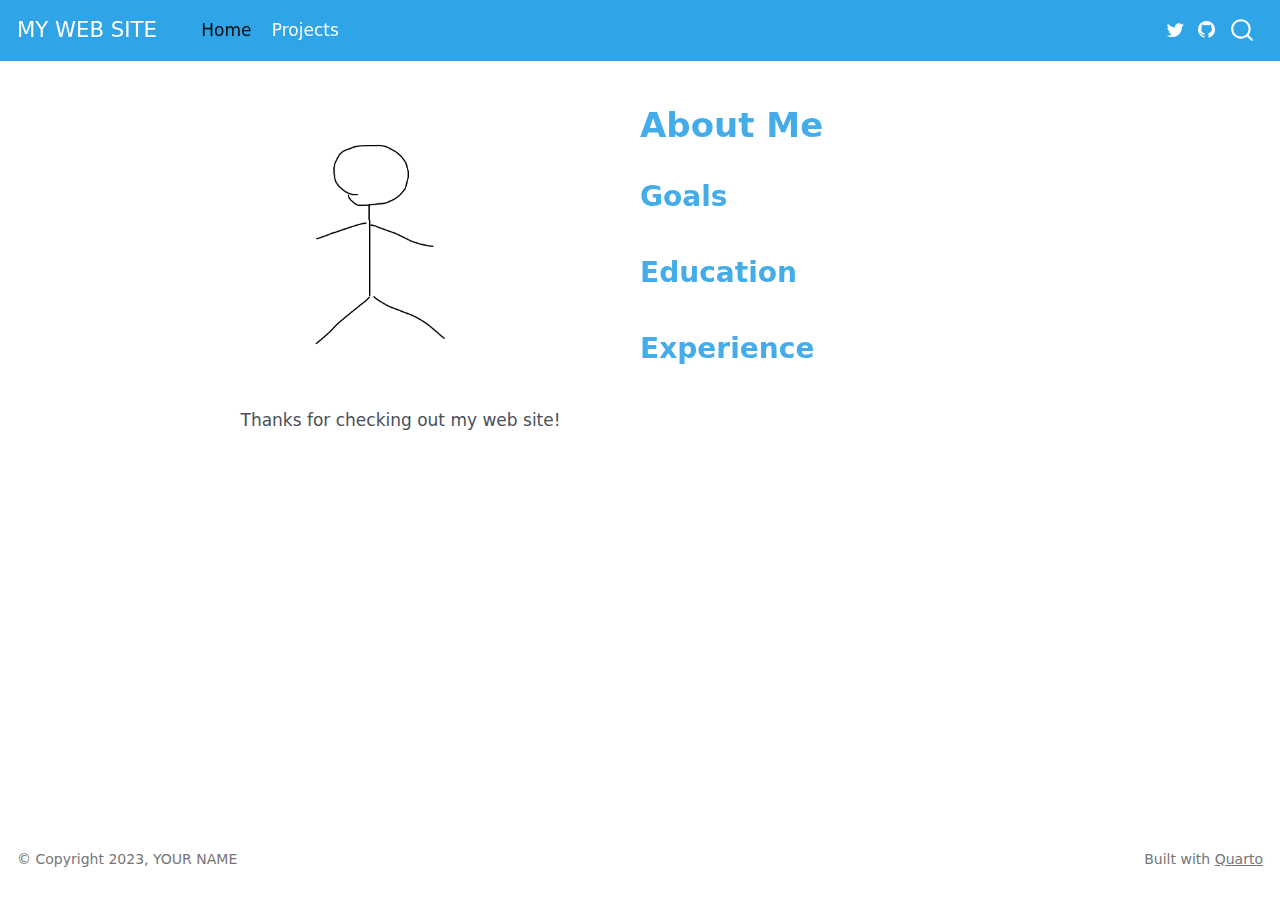
==== docs/index.html @ 7153c107 "Initial commit" ====
<!DOCTYPE html>
<html xmlns="http://www.w3.org/1999/xhtml" lang="en" xml:lang="en"><head>

<meta charset="utf-8">
<meta name="generator" content="quarto-1.3.361">

<meta name="viewport" content="width=device-width, initial-scale=1.0, user-scalable=yes">


<title>MY WEB SITE - About Me</title>
<style>
code{white-space: pre-wrap;}
span.smallcaps{font-variant: small-caps;}
div.columns{display: flex; gap: min(4vw, 1.5em);}
div.column{flex: auto; overflow-x: auto;}
div.hanging-indent{margin-left: 1.5em; text-indent: -1.5em;}
ul.task-list{list-style: none;}
ul.task-list li input[type="checkbox"] {
  width: 0.8em;
  margin: 0 0.8em 0.2em -1em; /* quarto-specific, see https://github.com/quarto-dev/quarto-cli/issues/4556 */ 
  vertical-align: middle;
}
</style>


<script src="site_libs/quarto-nav/quarto-nav.js"></script>
<script src="site_libs/quarto-nav/headroom.min.js"></script>
<script src="site_libs/clipboard/clipboard.min.js"></script>
<script src="site_libs/quarto-search/autocomplete.umd.js"></script>
<script src="site_libs/quarto-search/fuse.min.js"></script>
<script src="site_libs/quarto-search/quarto-search.js"></script>
<meta name="quarto:offset" content="./">
<script src="site_libs/quarto-html/quarto.js"></script>
<script src="site_libs/quarto-html/popper.min.js"></script>
<script src="site_libs/quarto-html/tippy.umd.min.js"></script>
<link href="site_libs/quarto-html/tippy.css" rel="stylesheet">
<link href="site_libs/quarto-html/quarto-syntax-highlighting.css" rel="stylesheet" id="quarto-text-highlighting-styles">
<script src="site_libs/bootstrap/bootstrap.min.js"></script>
<link href="site_libs/bootstrap/bootstrap-icons.css" rel="stylesheet">
<link href="site_libs/bootstrap/bootstrap.min.css" rel="stylesheet" id="quarto-bootstrap" data-mode="light">
<script id="quarto-search-options" type="application/json">{
  "location": "navbar",
  "copy-button": false,
  "collapse-after": 3,
  "panel-placement": "end",
  "type": "overlay",
  "limit": 20,
  "language": {
    "search-no-results-text": "No results",
    "search-matching-documents-text": "matching documents",
    "search-copy-link-title": "Copy link to search",
    "search-hide-matches-text": "Hide additional matches",
    "search-more-match-text": "more match in this document",
    "search-more-matches-text": "more matches in this document",
    "search-clear-button-title": "Clear",
    "search-detached-cancel-button-title": "Cancel",
    "search-submit-button-title": "Submit",
    "search-label": "Search"
  }
}</script>


</head>

<body class="nav-fixed fullcontent">

<div id="quarto-search-results"></div>
  <header id="quarto-header" class="headroom fixed-top">
    <nav class="navbar navbar-expand-lg navbar-dark ">
      <div class="navbar-container container-fluid">
      <div class="navbar-brand-container">
    <a class="navbar-brand" href="./index.html">
    <span class="navbar-title">MY WEB SITE</span>
    </a>
  </div>
            <div id="quarto-search" class="" title="Search"></div>
          <button class="navbar-toggler" type="button" data-bs-toggle="collapse" data-bs-target="#navbarCollapse" aria-controls="navbarCollapse" aria-expanded="false" aria-label="Toggle navigation" onclick="if (window.quartoToggleHeadroom) { window.quartoToggleHeadroom(); }">
  <span class="navbar-toggler-icon"></span>
</button>
          <div class="collapse navbar-collapse" id="navbarCollapse">
            <ul class="navbar-nav navbar-nav-scroll me-auto">
  <li class="nav-item">
    <a class="nav-link active" href="./index.html" rel="" target="" aria-current="page">
 <span class="menu-text">Home</span></a>
  </li>  
  <li class="nav-item">
    <a class="nav-link" href="./projects.html" rel="" target="">
 <span class="menu-text">Projects</span></a>
  </li>  
</ul>
            <div class="quarto-navbar-tools ms-auto">
    <a href="https://twitter.com/" title="" class="quarto-navigation-tool px-1" aria-label=""><i class="bi bi-twitter"></i></a>
    <a href="https://github.com/YOURUSERNAME/YOURREPO" title="" class="quarto-navigation-tool px-1" aria-label=""><i class="bi bi-github"></i></a>
</div>
          </div> <!-- /navcollapse -->
      </div> <!-- /container-fluid -->
    </nav>
</header>
<!-- content -->
<div id="quarto-content" class="quarto-container page-columns page-rows-contents page-layout-article page-navbar">
<!-- sidebar -->
<!-- margin-sidebar -->
    
<!-- main -->
<main class="content page-columns page-full" id="quarto-document-content">



<div class="quarto-about-broadside column-page">
  <div class="about-main">
    <div class="about-entity" style="background-image: url('img/profile.png')"></div>
    <div class="about-contents"><header id="title-block-header" class="quarto-title-block default">
<div class="quarto-title">
<h1 class="title">About Me</h1>
</div>
<div class="quarto-title-meta">
  </div>
</header><div id="me">
<section id="goals" class="level2">
<h2 data-anchor-id="goals">Goals</h2>
</section>
<section id="education" class="level2">
<h2 data-anchor-id="education">Education</h2>
</section>
<section id="experience" class="level2">
<h2 data-anchor-id="experience">Experience</h2>
</section>
</div></div>
  </div>
</div>

<p>Thanks for checking out my web site!</p>




</main> <!-- /main -->
<script id="quarto-html-after-body" type="application/javascript">
window.document.addEventListener("DOMContentLoaded", function (event) {
  const toggleBodyColorMode = (bsSheetEl) => {
    const mode = bsSheetEl.getAttribute("data-mode");
    const bodyEl = window.document.querySelector("body");
    if (mode === "dark") {
      bodyEl.classList.add("quarto-dark");
      bodyEl.classList.remove("quarto-light");
    } else {
      bodyEl.classList.add("quarto-light");
      bodyEl.classList.remove("quarto-dark");
    }
  }
  const toggleBodyColorPrimary = () => {
    const bsSheetEl = window.document.querySelector("link#quarto-bootstrap");
    if (bsSheetEl) {
      toggleBodyColorMode(bsSheetEl);
    }
  }
  toggleBodyColorPrimary();  
  const isCodeAnnotation = (el) => {
    for (const clz of el.classList) {
      if (clz.startsWith('code-annotation-')) {                     
        return true;
      }
    }
    return false;
  }
  const clipboard = new window.ClipboardJS('.code-copy-button', {
    text: function(trigger) {
      const codeEl = trigger.previousElementSibling.cloneNode(true);
      for (const childEl of codeEl.children) {
        if (isCodeAnnotation(childEl)) {
          childEl.remove();
        }
      }
      return codeEl.innerText;
    }
  });
  clipboard.on('success', function(e) {
    // button target
    const button = e.trigger;
    // don't keep focus
    button.blur();
    // flash "checked"
    button.classList.add('code-copy-button-checked');
    var currentTitle = button.getAttribute("title");
    button.setAttribute("title", "Copied!");
    let tooltip;
    if (window.bootstrap) {
      button.setAttribute("data-bs-toggle", "tooltip");
      button.setAttribute("data-bs-placement", "left");
      button.setAttribute("data-bs-title", "Copied!");
      tooltip = new bootstrap.Tooltip(button, 
        { trigger: "manual", 
          customClass: "code-copy-button-tooltip",
          offset: [0, -8]});
      tooltip.show();    
    }
    setTimeout(function() {
      if (tooltip) {
        tooltip.hide();
        button.removeAttribute("data-bs-title");
        button.removeAttribute("data-bs-toggle");
        button.removeAttribute("data-bs-placement");
      }
      button.setAttribute("title", currentTitle);
      button.classList.remove('code-copy-button-checked');
    }, 1000);
    // clear code selection
    e.clearSelection();
  });
  function tippyHover(el, contentFn) {
    const config = {
      allowHTML: true,
      content: contentFn,
      maxWidth: 500,
      delay: 100,
      arrow: false,
      appendTo: function(el) {
          return el.parentElement;
      },
      interactive: true,
      interactiveBorder: 10,
      theme: 'quarto',
      placement: 'bottom-start'
    };
    window.tippy(el, config); 
  }
  const noterefs = window.document.querySelectorAll('a[role="doc-noteref"]');
  for (var i=0; i<noterefs.length; i++) {
    const ref = noterefs[i];
    tippyHover(ref, function() {
      // use id or data attribute instead here
      let href = ref.getAttribute('data-footnote-href') || ref.getAttribute('href');
      try { href = new URL(href).hash; } catch {}
      const id = href.replace(/^#\/?/, "");
      const note = window.document.getElementById(id);
      return note.innerHTML;
    });
  }
      let selectedAnnoteEl;
      const selectorForAnnotation = ( cell, annotation) => {
        let cellAttr = 'data-code-cell="' + cell + '"';
        let lineAttr = 'data-code-annotation="' +  annotation + '"';
        const selector = 'span[' + cellAttr + '][' + lineAttr + ']';
        return selector;
      }
      const selectCodeLines = (annoteEl) => {
        const doc = window.document;
        const targetCell = annoteEl.getAttribute("data-target-cell");
        const targetAnnotation = annoteEl.getAttribute("data-target-annotation");
        const annoteSpan = window.document.querySelector(selectorForAnnotation(targetCell, targetAnnotation));
        const lines = annoteSpan.getAttribute("data-code-lines").split(",");
        const lineIds = lines.map((line) => {
          return targetCell + "-" + line;
        })
        let top = null;
        let height = null;
        let parent = null;
        if (lineIds.length > 0) {
            //compute the position of the single el (top and bottom and make a div)
            const el = window.document.getElementById(lineIds[0]);
            top = el.offsetTop;
            height = el.offsetHeight;
            parent = el.parentElement.parentElement;
          if (lineIds.length > 1) {
            const lastEl = window.document.getElementById(lineIds[lineIds.length - 1]);
            const bottom = lastEl.offsetTop + lastEl.offsetHeight;
            height = bottom - top;
          }
          if (top !== null && height !== null && parent !== null) {
            // cook up a div (if necessary) and position it 
            let div = window.document.getElementById("code-annotation-line-highlight");
            if (div === null) {
              div = window.document.createElement("div");
              div.setAttribute("id", "code-annotation-line-highlight");
              div.style.position = 'absolute';
              parent.appendChild(div);
            }
            div.style.top = top - 2 + "px";
            div.style.height = height + 4 + "px";
            let gutterDiv = window.document.getElementById("code-annotation-line-highlight-gutter");
            if (gutterDiv === null) {
              gutterDiv = window.document.createElement("div");
              gutterDiv.setAttribute("id", "code-annotation-line-highlight-gutter");
              gutterDiv.style.position = 'absolute';
              const codeCell = window.document.getElementById(targetCell);
              const gutter = codeCell.querySelector('.code-annotation-gutter');
              gutter.appendChild(gutterDiv);
            }
            gutterDiv.style.top = top - 2 + "px";
            gutterDiv.style.height = height + 4 + "px";
          }
          selectedAnnoteEl = annoteEl;
        }
      };
      const unselectCodeLines = () => {
        const elementsIds = ["code-annotation-line-highlight", "code-annotation-line-highlight-gutter"];
        elementsIds.forEach((elId) => {
          const div = window.document.getElementById(elId);
          if (div) {
            div.remove();
          }
        });
        selectedAnnoteEl = undefined;
      };
      // Attach click handler to the DT
      const annoteDls = window.document.querySelectorAll('dt[data-target-cell]');
      for (const annoteDlNode of annoteDls) {
        annoteDlNode.addEventListener('click', (event) => {
          const clickedEl = event.target;
          if (clickedEl !== selectedAnnoteEl) {
            unselectCodeLines();
            const activeEl = window.document.querySelector('dt[data-target-cell].code-annotation-active');
            if (activeEl) {
              activeEl.classList.remove('code-annotation-active');
            }
            selectCodeLines(clickedEl);
            clickedEl.classList.add('code-annotation-active');
          } else {
            // Unselect the line
            unselectCodeLines();
            clickedEl.classList.remove('code-annotation-active');
          }
        });
      }
  const findCites = (el) => {
    const parentEl = el.parentElement;
    if (parentEl) {
      const cites = parentEl.dataset.cites;
      if (cites) {
        return {
          el,
          cites: cites.split(' ')
        };
      } else {
        return findCites(el.parentElement)
      }
    } else {
      return undefined;
    }
  };
  var bibliorefs = window.document.querySelectorAll('a[role="doc-biblioref"]');
  for (var i=0; i<bibliorefs.length; i++) {
    const ref = bibliorefs[i];
    const citeInfo = findCites(ref);
    if (citeInfo) {
      tippyHover(citeInfo.el, function() {
        var popup = window.document.createElement('div');
        citeInfo.cites.forEach(function(cite) {
          var citeDiv = window.document.createElement('div');
          citeDiv.classList.add('hanging-indent');
          citeDiv.classList.add('csl-entry');
          var biblioDiv = window.document.getElementById('ref-' + cite);
          if (biblioDiv) {
            citeDiv.innerHTML = biblioDiv.innerHTML;
          }
          popup.appendChild(citeDiv);
        });
        return popup.innerHTML;
      });
    }
  }
});
</script>
</div> <!-- /content -->
<footer class="footer">
  <div class="nav-footer">
    <div class="nav-footer-left">© Copyright 2023, YOUR NAME</div>   
    <div class="nav-footer-center">
      &nbsp;
    </div>
    <div class="nav-footer-right">Built with <a href="https://quarto.org/">Quarto</a></div>
  </div>
</footer>



</body></html>
---- docs/site_libs/quarto-html/tippy.css ----
.tippy-box[data-animation=fade][data-state=hidden]{opacity:0}[data-tippy-root]{max-width:calc(100vw - 10px)}.tippy-box{position:relative;background-color:#333;color:#fff;border-radius:4px;font-size:14px;line-height:1.4;white-space:normal;outline:0;transition-property:transform,visibility,opacity}.tippy-box[data-placement^=top]>.tippy-arrow{bottom:0}.tippy-box[data-placement^=top]>.tippy-arrow:before{bottom:-7px;left:0;border-width:8px 8px 0;border-top-color:initial;transform-origin:center top}.tippy-box[data-placement^=bottom]>.tippy-arrow{top:0}.tippy-box[data-placement^=bottom]>.tippy-arrow:before{top:-7px;left:0;border-width:0 8px 8px;border-bottom-color:initial;transform-origin:center bottom}.tippy-box[data-placement^=left]>.tippy-arrow{right:0}.tippy-box[data-placement^=left]>.tippy-arrow:before{border-width:8px 0 8px 8px;border-left-color:initial;right:-7px;transform-origin:center left}.tippy-box[data-placement^=right]>.tippy-arrow{left:0}.tippy-box[data-placement^=right]>.tippy-arrow:before{left:-7px;border-width:8px 8px 8px 0;border-right-color:initial;transform-origin:center right}.tippy-box[data-inertia][data-state=visible]{transition-timing-function:cubic-bezier(.54,1.5,.38,1.11)}.tippy-arrow{width:16px;height:16px;color:#333}.tippy-arrow:before{content:"";position:absolute;border-color:transparent;border-style:solid}.tippy-content{position:relative;padding:5px 9px;z-index:1}
---- docs/site_libs/quarto-html/quarto-syntax-highlighting.css ----
/* quarto syntax highlight colors */
:root {
  --quarto-hl-ot-color: #003B4F;
  --quarto-hl-at-color: #657422;
  --quarto-hl-ss-color: #20794D;
  --quarto-hl-an-color: #5E5E5E;
  --quarto-hl-fu-color: #4758AB;
  --quarto-hl-st-color: #20794D;
  --quarto-hl-cf-color: #003B4F;
  --quarto-hl-op-color: #5E5E5E;
  --quarto-hl-er-color: #AD0000;
  --quarto-hl-bn-color: #AD0000;
  --quarto-hl-al-color: #AD0000;
  --quarto-hl-va-color: #111111;
  --quarto-hl-bu-color: inherit;
  --quarto-hl-ex-color: inherit;
  --quarto-hl-pp-color: #AD0000;
  --quarto-hl-in-color: #5E5E5E;
  --quarto-hl-vs-color: #20794D;
  --quarto-hl-wa-color: #5E5E5E;
  --quarto-hl-do-color: #5E5E5E;
  --quarto-hl-im-color: #00769E;
  --quarto-hl-ch-color: #20794D;
  --quarto-hl-dt-color: #AD0000;
  --quarto-hl-fl-color: #AD0000;
  --quarto-hl-co-color: #5E5E5E;
  --quarto-hl-cv-color: #5E5E5E;
  --quarto-hl-cn-color: #8f5902;
  --quarto-hl-sc-color: #5E5E5E;
  --quarto-hl-dv-color: #AD0000;
  --quarto-hl-kw-color: #003B4F;
}

/* other quarto variables */
:root {
  --quarto-font-monospace: SFMono-Regular, Menlo, Monaco, Consolas, "Liberation Mono", "Courier New", monospace;
}

pre > code.sourceCode > span {
  color: #003B4F;
}

code span {
  color: #003B4F;
}

code.sourceCode > span {
  color: #003B4F;
}

div.sourceCode,
div.sourceCode pre.sourceCode {
  color: #003B4F;
}

code span.ot {
  color: #003B4F;
  font-style: inherit;
}

code span.at {
  color: #657422;
  font-style: inherit;
}

code span.ss {
  color: #20794D;
  font-style: inherit;
}

code span.an {
  color: #5E5E5E;
  font-style: inherit;
}

code span.fu {
  color: #4758AB;
  font-style: inherit;
}

code span.st {
  color: #20794D;
  font-style: inherit;
}

code span.cf {
  color: #003B4F;
  font-style: inherit;
}

code span.op {
  color: #5E5E5E;
  font-style: inherit;
}

code span.er {
  color: #AD0000;
  font-style: inherit;
}

code span.bn {
  color: #AD0000;
  font-style: inherit;
}

code span.al {
  color: #AD0000;
  font-style: inherit;
}

code span.va {
  color: #111111;
  font-style: inherit;
}

code span.bu {
  font-style: inherit;
}

code span.ex {
  font-style: inherit;
}

code span.pp {
  color: #AD0000;
  font-style: inherit;
}

code span.in {
  color: #5E5E5E;
  font-style: inherit;
}

code span.vs {
  color: #20794D;
  font-style: inherit;
}

code span.wa {
  color: #5E5E5E;
  font-style: italic;
}

code span.do {
  color: #5E5E5E;
  font-style: italic;
}

code span.im {
  color: #00769E;
  font-style: inherit;
}

code span.ch {
  color: #20794D;
  font-style: inherit;
}

code span.dt {
  color: #AD0000;
  font-style: inherit;
}

code span.fl {
  color: #AD0000;
  font-style: inherit;
}

code span.co {
  color: #5E5E5E;
  font-style: inherit;
}

code span.cv {
  color: #5E5E5E;
  font-style: italic;
}

code span.cn {
  color: #8f5902;
  font-style: inherit;
}

code span.sc {
  color: #5E5E5E;
  font-style: inherit;
}

code span.dv {
  color: #AD0000;
  font-style: inherit;
}

code span.kw {
  color: #003B4F;
  font-style: inherit;
}

.prevent-inlining {
  content: "</";
}

/*# sourceMappingURL=debc5d5d77c3f9108843748ff7464032.css.map */
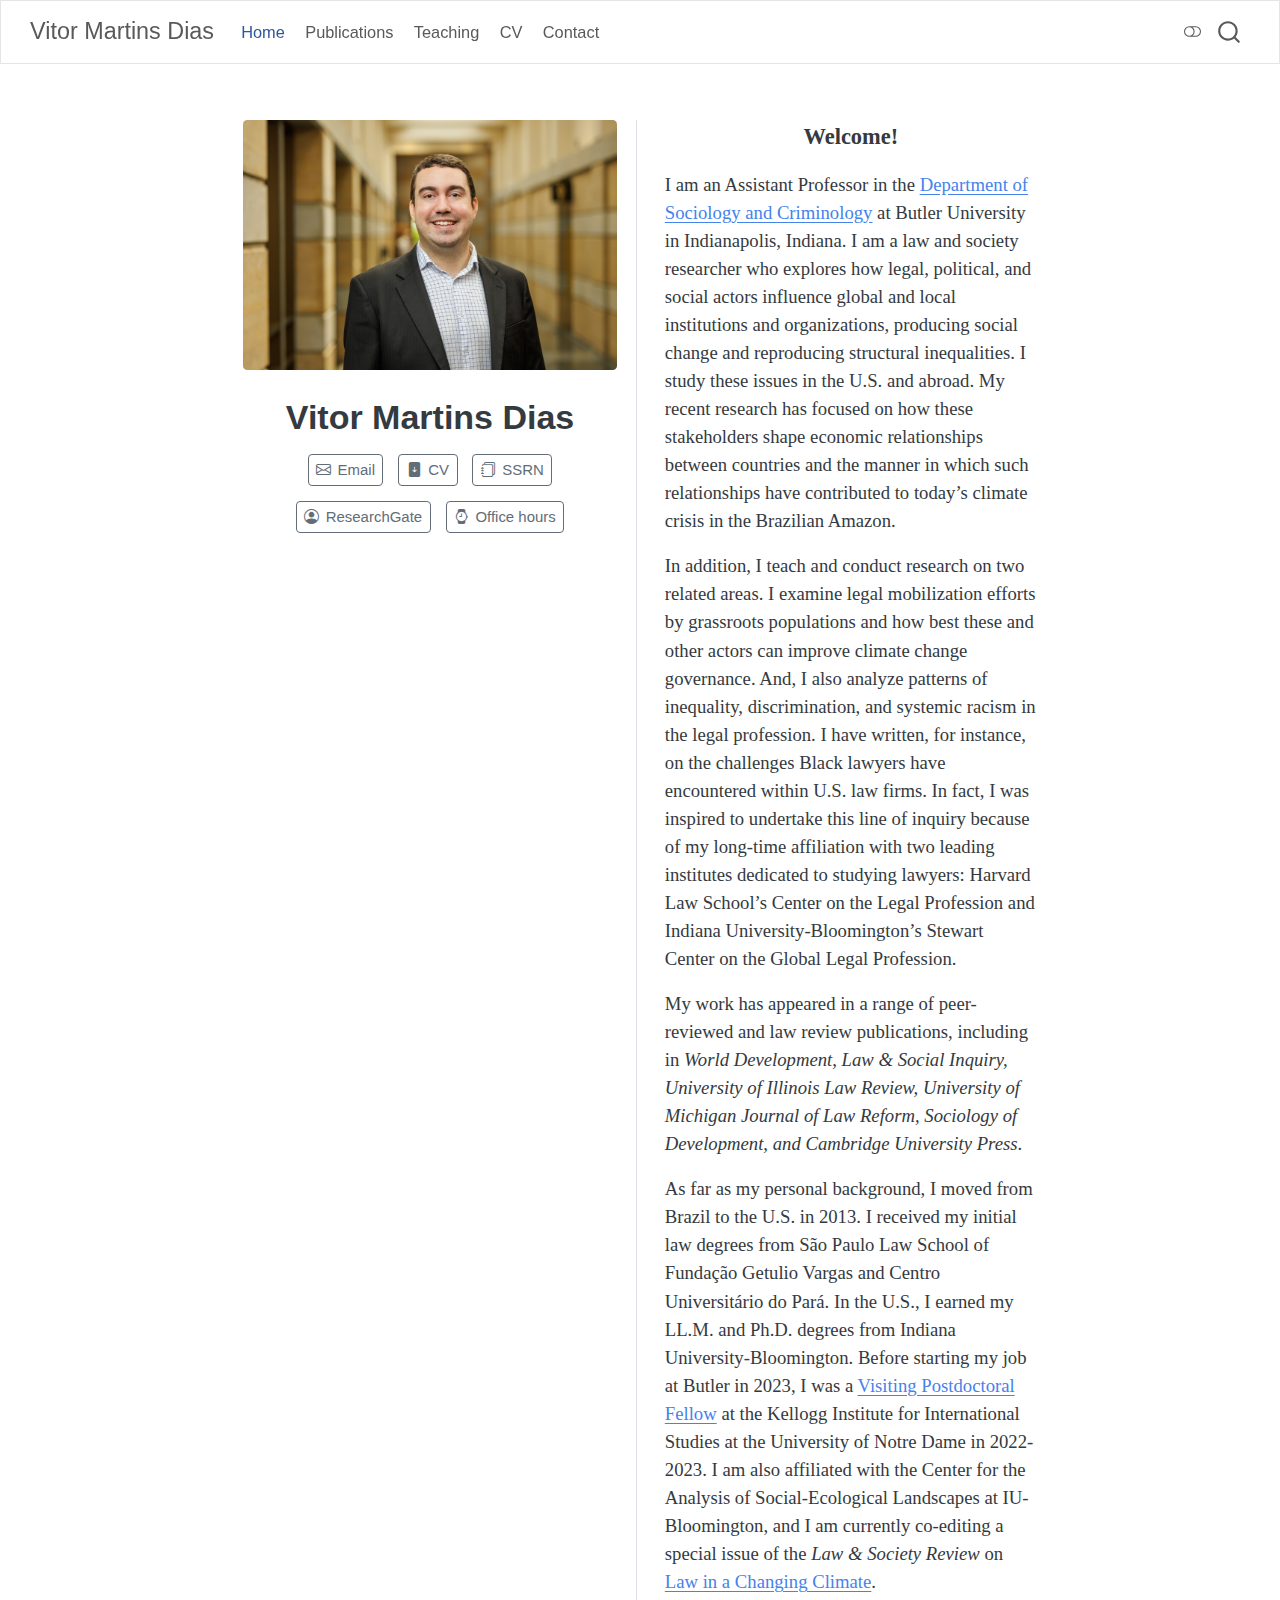
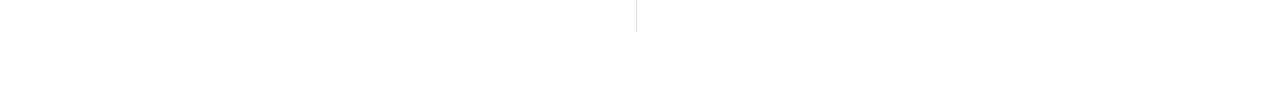
==== commit 0314de4a: "Updated website." ====
--- a/docs/index.html
+++ b/docs/index.html
@@ -2,12 +2,12 @@
 <html xmlns="http://www.w3.org/1999/xhtml" lang="en" xml:lang="en"><head>
 
 <meta charset="utf-8">
-<meta name="generator" content="quarto-1.3.361">
+<meta name="generator" content="quarto-1.5.54">
 
 <meta name="viewport" content="width=device-width, initial-scale=1.0, user-scalable=yes">
 
 
-<title>MY WEB SITE - About Me</title>
+<title>Vitor Martins Dias</title>
 <style>
 code{white-space: pre-wrap;}
 span.smallcaps{font-variant: small-caps;}
@@ -34,17 +34,25 @@
 <script src="site_libs/quarto-html/popper.min.js"></script>
 <script src="site_libs/quarto-html/tippy.umd.min.js"></script>
 <link href="site_libs/quarto-html/tippy.css" rel="stylesheet">
-<link href="site_libs/quarto-html/quarto-syntax-highlighting.css" rel="stylesheet" id="quarto-text-highlighting-styles">
+<link href="site_libs/quarto-html/quarto-syntax-highlighting.css" rel="stylesheet" class="quarto-color-scheme" id="quarto-text-highlighting-styles">
+<link href="site_libs/quarto-html/quarto-syntax-highlighting-dark.css" rel="prefetch" class="quarto-color-scheme quarto-color-alternate" id="quarto-text-highlighting-styles">
 <script src="site_libs/bootstrap/bootstrap.min.js"></script>
 <link href="site_libs/bootstrap/bootstrap-icons.css" rel="stylesheet">
-<link href="site_libs/bootstrap/bootstrap.min.css" rel="stylesheet" id="quarto-bootstrap" data-mode="light">
+<link href="site_libs/bootstrap/bootstrap.min.css" rel="stylesheet" class="quarto-color-scheme" id="quarto-bootstrap" data-mode="light">
+<link href="site_libs/bootstrap/bootstrap-dark.min.css" rel="prefetch" class="quarto-color-scheme quarto-color-alternate" id="quarto-bootstrap" data-mode="dark">
 <script id="quarto-search-options" type="application/json">{
   "location": "navbar",
   "copy-button": false,
   "collapse-after": 3,
   "panel-placement": "end",
   "type": "overlay",
-  "limit": 20,
+  "limit": 50,
+  "keyboard-shortcut": [
+    "f",
+    "/",
+    "s"
+  ],
+  "show-item-context": false,
   "language": {
     "search-no-results-text": "No results",
     "search-matching-documents-text": "matching documents",
@@ -53,46 +61,67 @@
     "search-more-match-text": "more match in this document",
     "search-more-matches-text": "more matches in this document",
     "search-clear-button-title": "Clear",
+    "search-text-placeholder": "",
     "search-detached-cancel-button-title": "Cancel",
     "search-submit-button-title": "Submit",
     "search-label": "Search"
   }
 }</script>
-
-
+<!-- Google tag (gtag.js) -->
+<script async="" src="https://www.googletagmanager.com/gtag/js?id=G-YB00SQ1KXP"></script>
+<script>
+  window.dataLayer = window.dataLayer || [];
+  function gtag(){dataLayer.push(arguments);}
+  gtag('js', new Date());
+  gtag('config', 'G-YB00SQ1KXP');
+</script>
+
+
+<link rel="stylesheet" href="styles.css">
 </head>
 
 <body class="nav-fixed fullcontent">
 
 <div id="quarto-search-results"></div>
   <header id="quarto-header" class="headroom fixed-top">
-    <nav class="navbar navbar-expand-lg navbar-dark ">
+    <nav class="navbar navbar-expand-lg " data-bs-theme="dark">
       <div class="navbar-container container-fluid">
-      <div class="navbar-brand-container">
+      <div class="navbar-brand-container mx-auto">
     <a class="navbar-brand" href="./index.html">
-    <span class="navbar-title">MY WEB SITE</span>
+    <span class="navbar-title">Vitor Martins Dias</span>
     </a>
   </div>
             <div id="quarto-search" class="" title="Search"></div>
-          <button class="navbar-toggler" type="button" data-bs-toggle="collapse" data-bs-target="#navbarCollapse" aria-controls="navbarCollapse" aria-expanded="false" aria-label="Toggle navigation" onclick="if (window.quartoToggleHeadroom) { window.quartoToggleHeadroom(); }">
+          <button class="navbar-toggler" type="button" data-bs-toggle="collapse" data-bs-target="#navbarCollapse" aria-controls="navbarCollapse" role="menu" aria-expanded="false" aria-label="Toggle navigation" onclick="if (window.quartoToggleHeadroom) { window.quartoToggleHeadroom(); }">
   <span class="navbar-toggler-icon"></span>
 </button>
           <div class="collapse navbar-collapse" id="navbarCollapse">
             <ul class="navbar-nav navbar-nav-scroll me-auto">
   <li class="nav-item">
-    <a class="nav-link active" href="./index.html" rel="" target="" aria-current="page">
- <span class="menu-text">Home</span></a>
+    <a class="nav-link active" href="./index.html" aria-current="page"> 
+<span class="menu-text">Home</span></a>
   </li>  
   <li class="nav-item">
-    <a class="nav-link" href="./projects.html" rel="" target="">
- <span class="menu-text">Projects</span></a>
+    <a class="nav-link" href="./publications.html"> 
+<span class="menu-text">Publications</span></a>
+  </li>  
+  <li class="nav-item">
+    <a class="nav-link" href="./teaching.html"> 
+<span class="menu-text">Teaching</span></a>
+  </li>  
+  <li class="nav-item">
+    <a class="nav-link" href="./cv.html"> 
+<span class="menu-text">CV</span></a>
+  </li>  
+  <li class="nav-item">
+    <a class="nav-link" href="mailto:vmartinsdias@butler.edu"> 
+<span class="menu-text">Contact</span></a>
   </li>  
 </ul>
-            <div class="quarto-navbar-tools ms-auto">
-    <a href="https://twitter.com/" title="" class="quarto-navigation-tool px-1" aria-label=""><i class="bi bi-twitter"></i></a>
-    <a href="https://github.com/YOURUSERNAME/YOURREPO" title="" class="quarto-navigation-tool px-1" aria-label=""><i class="bi bi-github"></i></a>
+          </div> <!-- /navcollapse -->
+            <div class="quarto-navbar-tools">
+  <a href="" class="quarto-color-scheme-toggle quarto-navigation-tool  px-1" onclick="window.quartoToggleColorScheme(); return false;" title="Toggle dark mode"><i class="bi"></i></a>
 </div>
-          </div> <!-- /navcollapse -->
       </div> <!-- /container-fluid -->
     </nav>
 </header>
@@ -102,39 +131,55 @@
 <!-- margin-sidebar -->
     
 <!-- main -->
-<main class="content page-columns page-full" id="quarto-document-content">
-
-
-
-<div class="quarto-about-broadside column-page">
-  <div class="about-main">
-    <div class="about-entity" style="background-image: url('img/profile.png')"></div>
-    <div class="about-contents"><header id="title-block-header" class="quarto-title-block default">
+<div class="quarto-about-trestles">
+  <div class="about-entity">
+    <img src="vmdprofile.jpg" class="about-image
+  rounded " style="width: 20em;">
+<header id="title-block-header" class="quarto-title-block default">
 <div class="quarto-title">
-<h1 class="title">About Me</h1>
+<h1 class="title">Vitor Martins Dias</h1>
 </div>
 <div class="quarto-title-meta">
   </div>
-</header><div id="me">
-<section id="goals" class="level2">
-<h2 data-anchor-id="goals">Goals</h2>
-</section>
-<section id="education" class="level2">
-<h2 data-anchor-id="education">Education</h2>
-</section>
-<section id="experience" class="level2">
-<h2 data-anchor-id="experience">Experience</h2>
-</section>
-</div></div>
+</header>
+    <div class="about-links">
+  <a href="mailto:vmartinsdias@butler.edu" class="about-link" rel="" target="">
+    <i class="bi bi-envelope"></i>
+     <span class="about-link-text">Email</span>
+  </a>
+  <a href="/vmartinsdias_cv.pdf" class="about-link" rel="" target="blank">
+    <i class="bi bi-file-arrow-down-fill"></i>
+     <span class="about-link-text">CV</span>
+  </a>
+  <a href="https://papers.ssrn.com/sol3/cf_dev/AbsByAuth.cfm?per_id=2269952" class="about-link" rel="" target="blank">
+    <i class="bi bi-journals"></i>
+     <span class="about-link-text">SSRN</span>
+  </a>
+  <a href="https://www.researchgate.net/profile/Vitor-Dias-4" class="about-link" rel="" target="blank">
+    <i class="bi bi-person-circle"></i>
+     <span class="about-link-text">ResearchGate</span>
+  </a>
+  <a href="https://calendly.com/vmartinsdias/" class="about-link" rel="" target="blank">
+    <i class="bi bi-watch"></i>
+     <span class="about-link-text">Office hours</span>
+  </a>
+</div>
   </div>
+  <div class="about-contents"><main class="content" id="quarto-document-content">
+<p style="text-align: center; font-weight: bold; font-size: 1.2em;">
+Welcome!
+</p>
+<div class="{about-heading}">
+<p>I am an Assistant Professor in the <a href="https://www.butler.edu/arts-sciences/sociology-criminology/" target="_blank">Department of Sociology and Criminology</a> at Butler University in Indianapolis, Indiana. I am a law and society researcher who explores how legal, political, and social actors influence global and local institutions and organizations, producing social change and reproducing structural inequalities. I study these issues in the U.S. and abroad. My recent research has focused on how these stakeholders shape economic relationships between countries and the manner in which such relationships have contributed to today’s climate crisis in the Brazilian Amazon.</p>
+<p>In addition, I teach and conduct research on two related areas. I examine legal mobilization efforts by grassroots populations and how best these and other actors can improve climate change governance. And, I also analyze patterns of inequality, discrimination, and systemic racism in the legal profession. I have written, for instance, on the challenges Black lawyers have encountered within U.S. law firms. In fact, I was inspired to undertake this line of inquiry because of my long-time affiliation with two leading institutes dedicated to studying lawyers: Harvard Law School’s Center on the Legal Profession and Indiana University-Bloomington’s Stewart Center on the Global Legal Profession.</p>
+<p>My work has appeared in a range of peer-reviewed and law review publications, including in <em>World Development, Law &amp; Social Inquiry, University of Illinois Law Review, University of Michigan Journal of Law Reform, Sociology of Development, and Cambridge University Press</em>.</p>
+<p>As far as my personal background, I moved from Brazil to the U.S. in 2013. I received my initial law degrees from São Paulo Law School of Fundação Getulio Vargas and Centro Universitário do Pará. In the U.S., I earned my LL.M. and Ph.D.&nbsp;degrees from Indiana University-Bloomington. Before starting my job at Butler in 2023, I was a <a href="https://kellogg.nd.edu/vitor-martins-dias" target="_blank">Visiting Postdoctoral Fellow</a> at the Kellogg Institute for International Studies at the University of Notre Dame in 2022-2023. I am also affiliated with the Center for the Analysis of Social-Ecological Landscapes at IU-Bloomington, and I am currently co-editing a special issue of the <em>Law &amp; Society Review</em> on <a href="https://onlinelibrary.wiley.com/page/journal/15405893/homepage/call-for-papers/changing-climate" target="_blank">Law in a Changing Climate</a>.</p>
 </div>
 
-<p>Thanks for checking out my web site!</p>
-
-
-
-
-</main> <!-- /main -->
+
+</main></div>
+</div>
+ <!-- /main -->
 <script id="quarto-html-after-body" type="application/javascript">
 window.document.addEventListener("DOMContentLoaded", function (event) {
   const toggleBodyColorMode = (bsSheetEl) => {
@@ -155,6 +200,150 @@
     }
   }
   toggleBodyColorPrimary();  
+  const disableStylesheet = (stylesheets) => {
+    for (let i=0; i < stylesheets.length; i++) {
+      const stylesheet = stylesheets[i];
+      stylesheet.rel = 'prefetch';
+    }
+  }
+  const enableStylesheet = (stylesheets) => {
+    for (let i=0; i < stylesheets.length; i++) {
+      const stylesheet = stylesheets[i];
+      stylesheet.rel = 'stylesheet';
+    }
+  }
+  const manageTransitions = (selector, allowTransitions) => {
+    const els = window.document.querySelectorAll(selector);
+    for (let i=0; i < els.length; i++) {
+      const el = els[i];
+      if (allowTransitions) {
+        el.classList.remove('notransition');
+      } else {
+        el.classList.add('notransition');
+      }
+    }
+  }
+  const toggleGiscusIfUsed = (isAlternate, darkModeDefault) => {
+    const baseTheme = document.querySelector('#giscus-base-theme')?.value ?? 'light';
+    const alternateTheme = document.querySelector('#giscus-alt-theme')?.value ?? 'dark';
+    let newTheme = '';
+    if(darkModeDefault) {
+      newTheme = isAlternate ? baseTheme : alternateTheme;
+    } else {
+      newTheme = isAlternate ? alternateTheme : baseTheme;
+    }
+    const changeGiscusTheme = () => {
+      // From: https://github.com/giscus/giscus/issues/336
+      const sendMessage = (message) => {
+        const iframe = document.querySelector('iframe.giscus-frame');
+        if (!iframe) return;
+        iframe.contentWindow.postMessage({ giscus: message }, 'https://giscus.app');
+      }
+      sendMessage({
+        setConfig: {
+          theme: newTheme
+        }
+      });
+    }
+    const isGiscussLoaded = window.document.querySelector('iframe.giscus-frame') !== null;
+    if (isGiscussLoaded) {
+      changeGiscusTheme();
+    }
+  }
+  const toggleColorMode = (alternate) => {
+    // Switch the stylesheets
+    const alternateStylesheets = window.document.querySelectorAll('link.quarto-color-scheme.quarto-color-alternate');
+    manageTransitions('#quarto-margin-sidebar .nav-link', false);
+    if (alternate) {
+      enableStylesheet(alternateStylesheets);
+      for (const sheetNode of alternateStylesheets) {
+        if (sheetNode.id === "quarto-bootstrap") {
+          toggleBodyColorMode(sheetNode);
+        }
+      }
+    } else {
+      disableStylesheet(alternateStylesheets);
+      toggleBodyColorPrimary();
+    }
+    manageTransitions('#quarto-margin-sidebar .nav-link', true);
+    // Switch the toggles
+    const toggles = window.document.querySelectorAll('.quarto-color-scheme-toggle');
+    for (let i=0; i < toggles.length; i++) {
+      const toggle = toggles[i];
+      if (toggle) {
+        if (alternate) {
+          toggle.classList.add("alternate");     
+        } else {
+          toggle.classList.remove("alternate");
+        }
+      }
+    }
+    // Hack to workaround the fact that safari doesn't
+    // properly recolor the scrollbar when toggling (#1455)
+    if (navigator.userAgent.indexOf('Safari') > 0 && navigator.userAgent.indexOf('Chrome') == -1) {
+      manageTransitions("body", false);
+      window.scrollTo(0, 1);
+      setTimeout(() => {
+        window.scrollTo(0, 0);
+        manageTransitions("body", true);
+      }, 40);  
+    }
+  }
+  const isFileUrl = () => { 
+    return window.location.protocol === 'file:';
+  }
+  const hasAlternateSentinel = () => {  
+    let styleSentinel = getColorSchemeSentinel();
+    if (styleSentinel !== null) {
+      return styleSentinel === "alternate";
+    } else {
+      return false;
+    }
+  }
+  const setStyleSentinel = (alternate) => {
+    const value = alternate ? "alternate" : "default";
+    if (!isFileUrl()) {
+      window.localStorage.setItem("quarto-color-scheme", value);
+    } else {
+      localAlternateSentinel = value;
+    }
+  }
+  const getColorSchemeSentinel = () => {
+    if (!isFileUrl()) {
+      const storageValue = window.localStorage.getItem("quarto-color-scheme");
+      return storageValue != null ? storageValue : localAlternateSentinel;
+    } else {
+      return localAlternateSentinel;
+    }
+  }
+  const darkModeDefault = false;
+  let localAlternateSentinel = darkModeDefault ? 'alternate' : 'default';
+  // Dark / light mode switch
+  window.quartoToggleColorScheme = () => {
+    // Read the current dark / light value 
+    let toAlternate = !hasAlternateSentinel();
+    toggleColorMode(toAlternate);
+    setStyleSentinel(toAlternate);
+    toggleGiscusIfUsed(toAlternate, darkModeDefault);
+  };
+  // Ensure there is a toggle, if there isn't float one in the top right
+  if (window.document.querySelector('.quarto-color-scheme-toggle') === null) {
+    const a = window.document.createElement('a');
+    a.classList.add('top-right');
+    a.classList.add('quarto-color-scheme-toggle');
+    a.href = "";
+    a.onclick = function() { try { window.quartoToggleColorScheme(); } catch {} return false; };
+    const i = window.document.createElement("i");
+    i.classList.add('bi');
+    a.appendChild(i);
+    window.document.body.appendChild(a);
+  }
+  // Switch to dark mode if need be
+  if (hasAlternateSentinel()) {
+    toggleColorMode(true);
+  } else {
+    toggleColorMode(false);
+  }
   const isCodeAnnotation = (el) => {
     for (const clz of el.classList) {
       if (clz.startsWith('code-annotation-')) {                     
@@ -163,18 +352,7 @@
     }
     return false;
   }
-  const clipboard = new window.ClipboardJS('.code-copy-button', {
-    text: function(trigger) {
-      const codeEl = trigger.previousElementSibling.cloneNode(true);
-      for (const childEl of codeEl.children) {
-        if (isCodeAnnotation(childEl)) {
-          childEl.remove();
-        }
-      }
-      return codeEl.innerText;
-    }
-  });
-  clipboard.on('success', function(e) {
+  const onCopySuccess = function(e) {
     // button target
     const button = e.trigger;
     // don't keep focus
@@ -206,11 +384,50 @@
     }, 1000);
     // clear code selection
     e.clearSelection();
+  }
+  const getTextToCopy = function(trigger) {
+      const codeEl = trigger.previousElementSibling.cloneNode(true);
+      for (const childEl of codeEl.children) {
+        if (isCodeAnnotation(childEl)) {
+          childEl.remove();
+        }
+      }
+      return codeEl.innerText;
+  }
+  const clipboard = new window.ClipboardJS('.code-copy-button:not([data-in-quarto-modal])', {
+    text: getTextToCopy
   });
-  function tippyHover(el, contentFn) {
+  clipboard.on('success', onCopySuccess);
+  if (window.document.getElementById('quarto-embedded-source-code-modal')) {
+    // For code content inside modals, clipBoardJS needs to be initialized with a container option
+    // TODO: Check when it could be a function (https://github.com/zenorocha/clipboard.js/issues/860)
+    const clipboardModal = new window.ClipboardJS('.code-copy-button[data-in-quarto-modal]', {
+      text: getTextToCopy,
+      container: window.document.getElementById('quarto-embedded-source-code-modal')
+    });
+    clipboardModal.on('success', onCopySuccess);
+  }
+    var localhostRegex = new RegExp(/^(?:http|https):\/\/localhost\:?[0-9]*\//);
+    var mailtoRegex = new RegExp(/^mailto:/);
+      var filterRegex = new RegExp('/' + window.location.host + '/');
+    var isInternal = (href) => {
+        return filterRegex.test(href) || localhostRegex.test(href) || mailtoRegex.test(href);
+    }
+    // Inspect non-navigation links and adorn them if external
+ 	var links = window.document.querySelectorAll('a[href]:not(.nav-link):not(.navbar-brand):not(.toc-action):not(.sidebar-link):not(.sidebar-item-toggle):not(.pagination-link):not(.no-external):not([aria-hidden]):not(.dropdown-item):not(.quarto-navigation-tool):not(.about-link)');
+    for (var i=0; i<links.length; i++) {
+      const link = links[i];
+      if (!isInternal(link.href)) {
+        // undo the damage that might have been done by quarto-nav.js in the case of
+        // links that we want to consider external
+        if (link.dataset.originalHref !== undefined) {
+          link.href = link.dataset.originalHref;
+        }
+      }
+    }
+  function tippyHover(el, contentFn, onTriggerFn, onUntriggerFn) {
     const config = {
       allowHTML: true,
-      content: contentFn,
       maxWidth: 500,
       delay: 100,
       arrow: false,
@@ -220,8 +437,17 @@
       interactive: true,
       interactiveBorder: 10,
       theme: 'quarto',
-      placement: 'bottom-start'
+      placement: 'bottom-start',
     };
+    if (contentFn) {
+      config.content = contentFn;
+    }
+    if (onTriggerFn) {
+      config.onTrigger = onTriggerFn;
+    }
+    if (onUntriggerFn) {
+      config.onUntrigger = onUntriggerFn;
+    }
     window.tippy(el, config); 
   }
   const noterefs = window.document.querySelectorAll('a[role="doc-noteref"]');
@@ -233,7 +459,130 @@
       try { href = new URL(href).hash; } catch {}
       const id = href.replace(/^#\/?/, "");
       const note = window.document.getElementById(id);
-      return note.innerHTML;
+      if (note) {
+        return note.innerHTML;
+      } else {
+        return "";
+      }
+    });
+  }
+  const xrefs = window.document.querySelectorAll('a.quarto-xref');
+  const processXRef = (id, note) => {
+    // Strip column container classes
+    const stripColumnClz = (el) => {
+      el.classList.remove("page-full", "page-columns");
+      if (el.children) {
+        for (const child of el.children) {
+          stripColumnClz(child);
+        }
+      }
+    }
+    stripColumnClz(note)
+    if (id === null || id.startsWith('sec-')) {
+      // Special case sections, only their first couple elements
+      const container = document.createElement("div");
+      if (note.children && note.children.length > 2) {
+        container.appendChild(note.children[0].cloneNode(true));
+        for (let i = 1; i < note.children.length; i++) {
+          const child = note.children[i];
+          if (child.tagName === "P" && child.innerText === "") {
+            continue;
+          } else {
+            container.appendChild(child.cloneNode(true));
+            break;
+          }
+        }
+        if (window.Quarto?.typesetMath) {
+          window.Quarto.typesetMath(container);
+        }
+        return container.innerHTML
+      } else {
+        if (window.Quarto?.typesetMath) {
+          window.Quarto.typesetMath(note);
+        }
+        return note.innerHTML;
+      }
+    } else {
+      // Remove any anchor links if they are present
+      const anchorLink = note.querySelector('a.anchorjs-link');
+      if (anchorLink) {
+        anchorLink.remove();
+      }
+      if (window.Quarto?.typesetMath) {
+        window.Quarto.typesetMath(note);
+      }
+      // TODO in 1.5, we should make sure this works without a callout special case
+      if (note.classList.contains("callout")) {
+        return note.outerHTML;
+      } else {
+        return note.innerHTML;
+      }
+    }
+  }
+  for (var i=0; i<xrefs.length; i++) {
+    const xref = xrefs[i];
+    tippyHover(xref, undefined, function(instance) {
+      instance.disable();
+      let url = xref.getAttribute('href');
+      let hash = undefined; 
+      if (url.startsWith('#')) {
+        hash = url;
+      } else {
+        try { hash = new URL(url).hash; } catch {}
+      }
+      if (hash) {
+        const id = hash.replace(/^#\/?/, "");
+        const note = window.document.getElementById(id);
+        if (note !== null) {
+          try {
+            const html = processXRef(id, note.cloneNode(true));
+            instance.setContent(html);
+          } finally {
+            instance.enable();
+            instance.show();
+          }
+        } else {
+          // See if we can fetch this
+          fetch(url.split('#')[0])
+          .then(res => res.text())
+          .then(html => {
+            const parser = new DOMParser();
+            const htmlDoc = parser.parseFromString(html, "text/html");
+            const note = htmlDoc.getElementById(id);
+            if (note !== null) {
+              const html = processXRef(id, note);
+              instance.setContent(html);
+            } 
+          }).finally(() => {
+            instance.enable();
+            instance.show();
+          });
+        }
+      } else {
+        // See if we can fetch a full url (with no hash to target)
+        // This is a special case and we should probably do some content thinning / targeting
+        fetch(url)
+        .then(res => res.text())
+        .then(html => {
+          const parser = new DOMParser();
+          const htmlDoc = parser.parseFromString(html, "text/html");
+          const note = htmlDoc.querySelector('main.content');
+          if (note !== null) {
+            // This should only happen for chapter cross references
+            // (since there is no id in the URL)
+            // remove the first header
+            if (note.children.length > 0 && note.children[0].tagName === "HEADER") {
+              note.children[0].remove();
+            }
+            const html = processXRef(null, note);
+            instance.setContent(html);
+          } 
+        }).finally(() => {
+          instance.enable();
+          instance.show();
+        });
+      }
+    }, function(instance) {
     });
   }
       let selectedAnnoteEl;
@@ -277,6 +626,7 @@
             }
             div.style.top = top - 2 + "px";
             div.style.height = height + 4 + "px";
+            div.style.left = 0;
             let gutterDiv = window.document.getElementById("code-annotation-line-highlight-gutter");
             if (gutterDiv === null) {
               gutterDiv = window.document.createElement("div");
@@ -302,6 +652,32 @@
         });
         selectedAnnoteEl = undefined;
       };
+        // Handle positioning of the toggle
+    window.addEventListener(
+      "resize",
+      throttle(() => {
+        elRect = undefined;
+        if (selectedAnnoteEl) {
+          selectCodeLines(selectedAnnoteEl);
+        }
+      }, 10)
+    );
+    function throttle(fn, ms) {
+    let throttle = false;
+    let timer;
+      return (...args) => {
+        if(!throttle) { // first call gets through
+            fn.apply(this, args);
+            throttle = true;
+        } else { // all the others get throttled
+            if(timer) clearTimeout(timer); // cancel #2
+            timer = setTimeout(() => {
+              fn.apply(this, args);
+              timer = throttle = false;
+            }, ms);
+        }
+      };
+    }
       // Attach click handler to the DT
       const annoteDls = window.document.querySelectorAll('dt[data-target-cell]');
       for (const annoteDlNode of annoteDls) {
@@ -362,15 +738,7 @@
 });
 </script>
 </div> <!-- /content -->
-<footer class="footer">
-  <div class="nav-footer">
-    <div class="nav-footer-left">© Copyright 2023, YOUR NAME</div>   
-    <div class="nav-footer-center">
-      &nbsp;
-    </div>
-    <div class="nav-footer-right">Built with <a href="https://quarto.org/">Quarto</a></div>
-  </div>
-</footer>
+
 
 
 
--- a/docs/site_libs/quarto-html/quarto-syntax-highlighting.css
+++ b/docs/site_libs/quarto-html/quarto-syntax-highlighting.css
@@ -85,6 +85,7 @@
 
 code span.cf {
   color: #003B4F;
+  font-weight: bold;
   font-style: inherit;
 }
 
@@ -193,6 +194,7 @@
 
 code span.kw {
   color: #003B4F;
+  font-weight: bold;
   font-style: inherit;
 }
 
--- a/docs/site_libs/quarto-html/quarto-syntax-highlighting-dark.css
+++ b/docs/site_libs/quarto-html/quarto-syntax-highlighting-dark.css
@@ -0,0 +1,189 @@
+/* quarto syntax highlight colors */
+:root {
+  --quarto-hl-al-color: #f07178;
+  --quarto-hl-an-color: #d4d0ab;
+  --quarto-hl-at-color: #00e0e0;
+  --quarto-hl-bn-color: #d4d0ab;
+  --quarto-hl-bu-color: #abe338;
+  --quarto-hl-ch-color: #abe338;
+  --quarto-hl-co-color: #f8f8f2;
+  --quarto-hl-cv-color: #ffd700;
+  --quarto-hl-cn-color: #ffd700;
+  --quarto-hl-cf-color: #ffa07a;
+  --quarto-hl-dt-color: #ffa07a;
+  --quarto-hl-dv-color: #d4d0ab;
+  --quarto-hl-do-color: #f8f8f2;
+  --quarto-hl-er-color: #f07178;
+  --quarto-hl-ex-color: #00e0e0;
+  --quarto-hl-fl-color: #d4d0ab;
+  --quarto-hl-fu-color: #ffa07a;
+  --quarto-hl-im-color: #abe338;
+  --quarto-hl-in-color: #d4d0ab;
+  --quarto-hl-kw-color: #ffa07a;
+  --quarto-hl-op-color: #ffa07a;
+  --quarto-hl-ot-color: #00e0e0;
+  --quarto-hl-pp-color: #dcc6e0;
+  --quarto-hl-re-color: #00e0e0;
+  --quarto-hl-sc-color: #abe338;
+  --quarto-hl-ss-color: #abe338;
+  --quarto-hl-st-color: #abe338;
+  --quarto-hl-va-color: #00e0e0;
+  --quarto-hl-vs-color: #abe338;
+  --quarto-hl-wa-color: #dcc6e0;
+}
+
+/* other quarto variables */
+:root {
+  --quarto-font-monospace: SFMono-Regular, Menlo, Monaco, Consolas, "Liberation Mono", "Courier New", monospace;
+}
+
+code span.al {
+  background-color: #2a0f15;
+  font-weight: bold;
+  color: #f07178;
+}
+
+code span.an {
+  color: #d4d0ab;
+}
+
+code span.at {
+  color: #00e0e0;
+}
+
+code span.bn {
+  color: #d4d0ab;
+}
+
+code span.bu {
+  color: #abe338;
+}
+
+code span.ch {
+  color: #abe338;
+}
+
+code span.co {
+  font-style: italic;
+  color: #f8f8f2;
+}
+
+code span.cv {
+  color: #ffd700;
+}
+
+code span.cn {
+  color: #ffd700;
+}
+
+code span.cf {
+  font-weight: bold;
+  color: #ffa07a;
+}
+
+code span.dt {
+  color: #ffa07a;
+}
+
+code span.dv {
+  color: #d4d0ab;
+}
+
+code span.do {
+  color: #f8f8f2;
+}
+
+code span.er {
+  color: #f07178;
+  text-decoration: underline;
+}
+
+code span.ex {
+  font-weight: bold;
+  color: #00e0e0;
+}
+
+code span.fl {
+  color: #d4d0ab;
+}
+
+code span.fu {
+  color: #ffa07a;
+}
+
+code span.im {
+  color: #abe338;
+}
+
+code span.in {
+  color: #d4d0ab;
+}
+
+code span.kw {
+  font-weight: bold;
+  color: #ffa07a;
+}
+
+pre > code.sourceCode > span {
+  color: #f8f8f2;
+}
+
+code span {
+  color: #f8f8f2;
+}
+
+code.sourceCode > span {
+  color: #f8f8f2;
+}
+
+div.sourceCode,
+div.sourceCode pre.sourceCode {
+  color: #f8f8f2;
+}
+
+code span.op {
+  color: #ffa07a;
+}
+
+code span.ot {
+  color: #00e0e0;
+}
+
+code span.pp {
+  color: #dcc6e0;
+}
+
+code span.re {
+  background-color: #f8f8f2;
+  color: #00e0e0;
+}
+
+code span.sc {
+  color: #abe338;
+}
+
+code span.ss {
+  color: #abe338;
+}
+
+code span.st {
+  color: #abe338;
+}
+
+code span.va {
+  color: #00e0e0;
+}
+
+code span.vs {
+  color: #abe338;
+}
+
+code span.wa {
+  color: #dcc6e0;
+}
+
+.prevent-inlining {
+  content: "</";
+}
+
+/*# sourceMappingURL=935a306eefa94366c21e1a970dddb765.css.map */
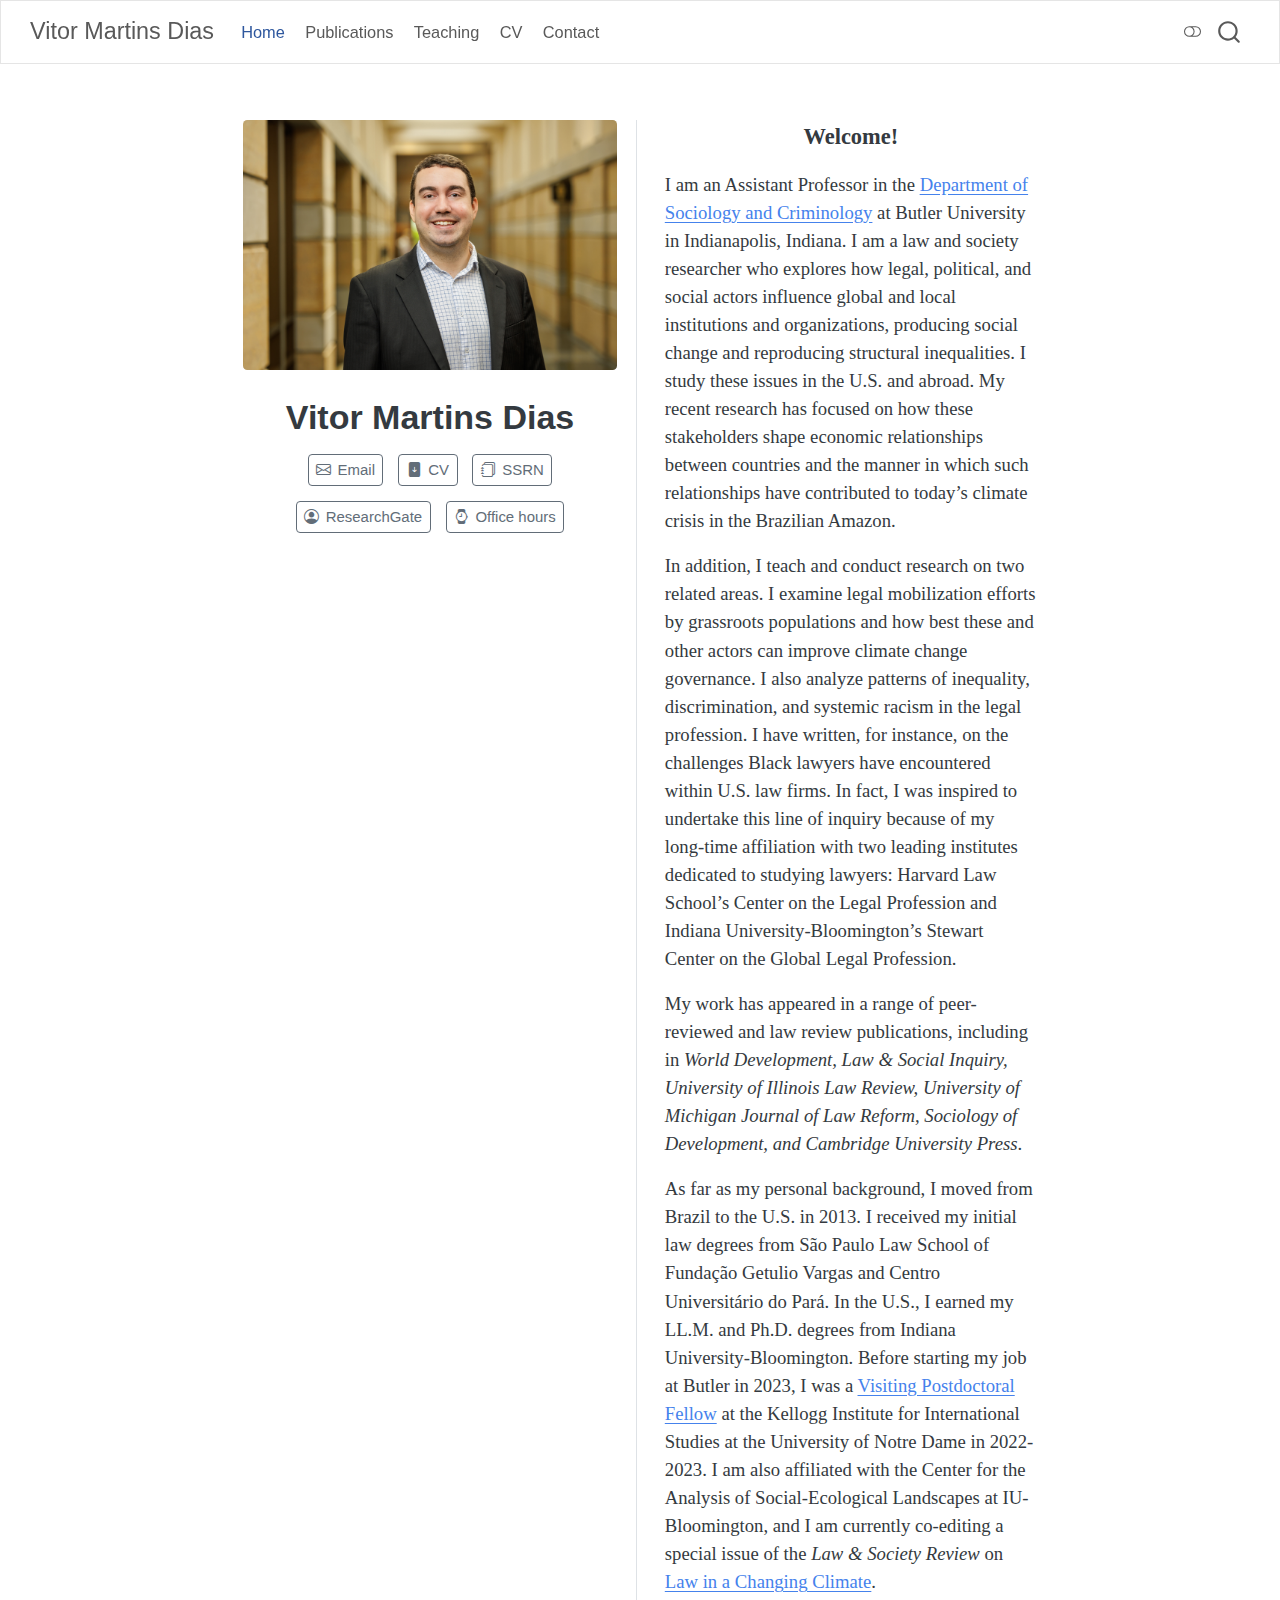
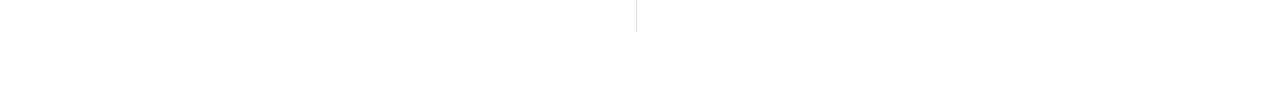
==== commit 757575fe: "Small fix." ====
--- a/docs/index.html
+++ b/docs/index.html
@@ -2,7 +2,7 @@
 <html xmlns="http://www.w3.org/1999/xhtml" lang="en" xml:lang="en"><head>
 
 <meta charset="utf-8">
-<meta name="generator" content="quarto-1.5.54">
+<meta name="generator" content="quarto-1.5.55">
 
 <meta name="viewport" content="width=device-width, initial-scale=1.0, user-scalable=yes">
 
@@ -147,7 +147,7 @@
     <i class="bi bi-envelope"></i>
      <span class="about-link-text">Email</span>
   </a>
-  <a href="/vmartinsdias_cv.pdf" class="about-link" rel="" target="blank">
+  <a href="/vmartinsdias_CV.pdf" class="about-link" rel="" target="blank">
     <i class="bi bi-file-arrow-down-fill"></i>
      <span class="about-link-text">CV</span>
   </a>
@@ -171,7 +171,7 @@
 </p>
 <div class="{about-heading}">
 <p>I am an Assistant Professor in the <a href="https://www.butler.edu/arts-sciences/sociology-criminology/" target="_blank">Department of Sociology and Criminology</a> at Butler University in Indianapolis, Indiana. I am a law and society researcher who explores how legal, political, and social actors influence global and local institutions and organizations, producing social change and reproducing structural inequalities. I study these issues in the U.S. and abroad. My recent research has focused on how these stakeholders shape economic relationships between countries and the manner in which such relationships have contributed to today’s climate crisis in the Brazilian Amazon.</p>
-<p>In addition, I teach and conduct research on two related areas. I examine legal mobilization efforts by grassroots populations and how best these and other actors can improve climate change governance. And, I also analyze patterns of inequality, discrimination, and systemic racism in the legal profession. I have written, for instance, on the challenges Black lawyers have encountered within U.S. law firms. In fact, I was inspired to undertake this line of inquiry because of my long-time affiliation with two leading institutes dedicated to studying lawyers: Harvard Law School’s Center on the Legal Profession and Indiana University-Bloomington’s Stewart Center on the Global Legal Profession.</p>
+<p>In addition, I teach and conduct research on two related areas. I examine legal mobilization efforts by grassroots populations and how best these and other actors can improve climate change governance. I also analyze patterns of inequality, discrimination, and systemic racism in the legal profession. I have written, for instance, on the challenges Black lawyers have encountered within U.S. law firms. In fact, I was inspired to undertake this line of inquiry because of my long-time affiliation with two leading institutes dedicated to studying lawyers: Harvard Law School’s Center on the Legal Profession and Indiana University-Bloomington’s Stewart Center on the Global Legal Profession.</p>
 <p>My work has appeared in a range of peer-reviewed and law review publications, including in <em>World Development, Law &amp; Social Inquiry, University of Illinois Law Review, University of Michigan Journal of Law Reform, Sociology of Development, and Cambridge University Press</em>.</p>
 <p>As far as my personal background, I moved from Brazil to the U.S. in 2013. I received my initial law degrees from São Paulo Law School of Fundação Getulio Vargas and Centro Universitário do Pará. In the U.S., I earned my LL.M. and Ph.D.&nbsp;degrees from Indiana University-Bloomington. Before starting my job at Butler in 2023, I was a <a href="https://kellogg.nd.edu/vitor-martins-dias" target="_blank">Visiting Postdoctoral Fellow</a> at the Kellogg Institute for International Studies at the University of Notre Dame in 2022-2023. I am also affiliated with the Center for the Analysis of Social-Ecological Landscapes at IU-Bloomington, and I am currently co-editing a special issue of the <em>Law &amp; Society Review</em> on <a href="https://onlinelibrary.wiley.com/page/journal/15405893/homepage/call-for-papers/changing-climate" target="_blank">Law in a Changing Climate</a>.</p>
 </div>
--- a/docs/styles.css
+++ b/docs/styles.css
@@ -1,6 +1,7 @@
 /* css styles */
 
-/* Justifying the text*/
+/* Justifying the text
 body {
   text-align: left;
 }
+*/